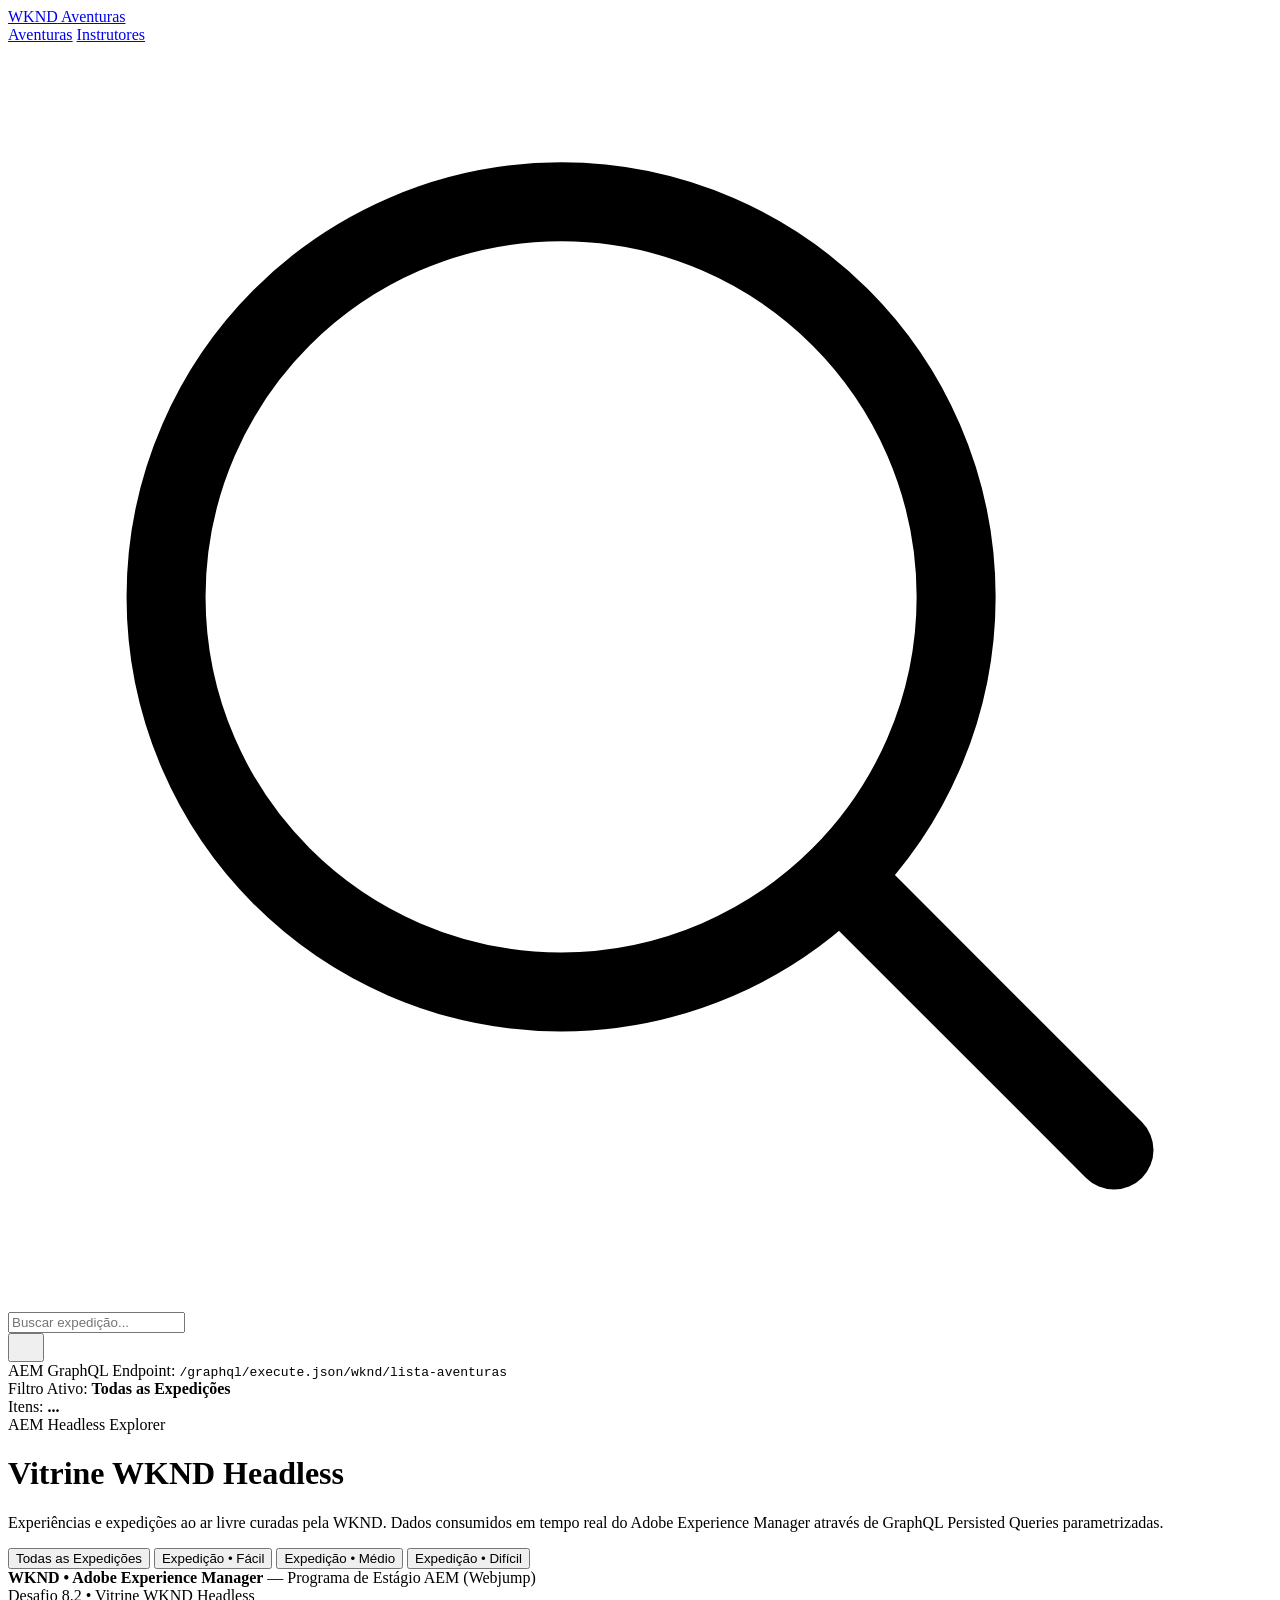
==== vitrine-wknd/index.html @ c11fd12c "feat: estrutura as paginas HTML base consumindo os arquivos modulares" ====
<!DOCTYPE html>
<html lang="pt-BR">
<head>
  <meta charset="UTF-8" />
  <meta name="viewport" content="width=device-width, initial-scale=1.0" />
  <title>Aventuras WKND — Vitrine Headless (Desafio 8.2)</title>
  
  <meta name="description" content="Catálogo de expedições e aventuras da WKND consumindo AEM GraphQL Persisted Queries." />
  <meta name="theme-color" content="#0F172A" />

  <link rel="preconnect" href="http://localhost:4502" />
  <link rel="preconnect" href="https://images.unsplash.com" />
  
  <link rel="stylesheet" href="./css/style.css" />
</head>
<body>

  <nav class="topbar">
    <div class="topbar-inner">
      <a href="index.html" class="topbar-brand">
        <span class="brand-highlight">WKND</span> Aventuras
      </a>
      
      <div class="topbar-nav">
        <a href="index.html" class="nav-link active">Aventuras</a>
        <a href="instrutores.html" class="nav-link">Instrutores</a>
      </div>

      <div class="topbar-actions">
        <div class="search-box">
          <svg class="search-icon" xmlns="http://www.w3.org/2000/svg" fill="none" viewBox="0 0 24 24" stroke-width="1.5" stroke="currentColor">
            <path stroke-linecap="round" stroke-linejoin="round" d="M21 21l-5.197-5.197m0 0A7.5 7.5 0 105.196 5.196a7.5 7.5 0 0010.607 10.607z" />
          </svg>
          <input type="text" id="search-input" class="search-input" placeholder="Buscar expedição..." aria-label="Buscar expedição" />
        </div>
        <button class="theme-toggle-btn" id="theme-toggle" aria-label="Alternar Tema">
          <svg id="theme-icon" xmlns="http://www.w3.org/2000/svg" fill="none" viewBox="0 0 24 24" stroke-width="1.5" stroke="currentColor" width="20" height="20">
          </svg>
        </button>
      </div>
    </div>
  </nav>
  <aside class="telemetry-bar" role="region" aria-label="Status do Endpoint GraphQL">
    <div class="telemetry-item">
      <span class="telemetry-dot dot--online" id="telemetry-dot" title="AEM Author Online"></span>
      <span class="telemetry-label">AEM GraphQL Endpoint:</span>
      <code class="telemetry-value" id="telemetry-endpoint">/graphql/execute.json/wknd/lista-aventuras</code>
    </div>
    <div class="telemetry-item">
      <span class="telemetry-label">Filtro Ativo:</span>
      <strong class="telemetry-value" id="telemetry-status">Todas as Expedições</strong>
    </div>
    <div class="telemetry-item">
      <span class="telemetry-label">Itens:</span>
      <strong class="telemetry-value" id="telemetry-count">...</strong>
    </div>
  </aside>

  <header class="wknd-header">
    <div class="brand-eyebrow">AEM Headless Explorer</div>
    <div class="header-title-group">
      <h1 class="wknd-title">Vitrine WKND Headless</h1>
      <p class="wknd-subtitle">
        Experiências e expedições ao ar livre curadas pela WKND. Dados consumidos em tempo real do Adobe Experience Manager através de GraphQL Persisted Queries parametrizadas.
      </p>
    </div>
  </header>

  <nav class="filter-toolbar" aria-label="Filtrar por Nível Técnico">
    <div class="filter-pills" role="tablist">
      <button class="filter-btn active" data-level="todos" role="tab" aria-selected="true">
        Todas as Expedições
      </button>
      <button class="filter-btn" data-level="facil" role="tab" aria-selected="false">
        Expedição • Fácil
      </button>
      <button class="filter-btn" data-level="medio" role="tab" aria-selected="false">
        Expedição • Médio
      </button>
      <button class="filter-btn" data-level="dificil" role="tab" aria-selected="false">
        Expedição • Difícil
      </button>
    </div>
  </nav>

  <main class="main-content">
    <div id="demo-banner-container" aria-live="polite"></div>
    <section id="hero-banner-container" aria-label="Aventura em Destaque"></section>
    
    <section id="adventures-section" aria-label="Listagem de Aventuras">
      <div id="adventure-grid" class="adventure-grid-layout" aria-live="polite"></div>
    </section>
  </main>

  <footer class="wknd-footer">
    <div class="footer-inner">
      <div>
        <strong class="footer-tech-tag">WKND • Adobe Experience Manager</strong>
        <span> — Programa de Estágio AEM (Webjump)</span>
      </div>
      <div>
        <span>Desafio 8.2 • Vitrine WKND Headless</span>
      </div>
    </div>
  </footer>

  <div id="modal-root"></div>
  <script type="module" src="./js/app.js"></script>
</body>
</html>
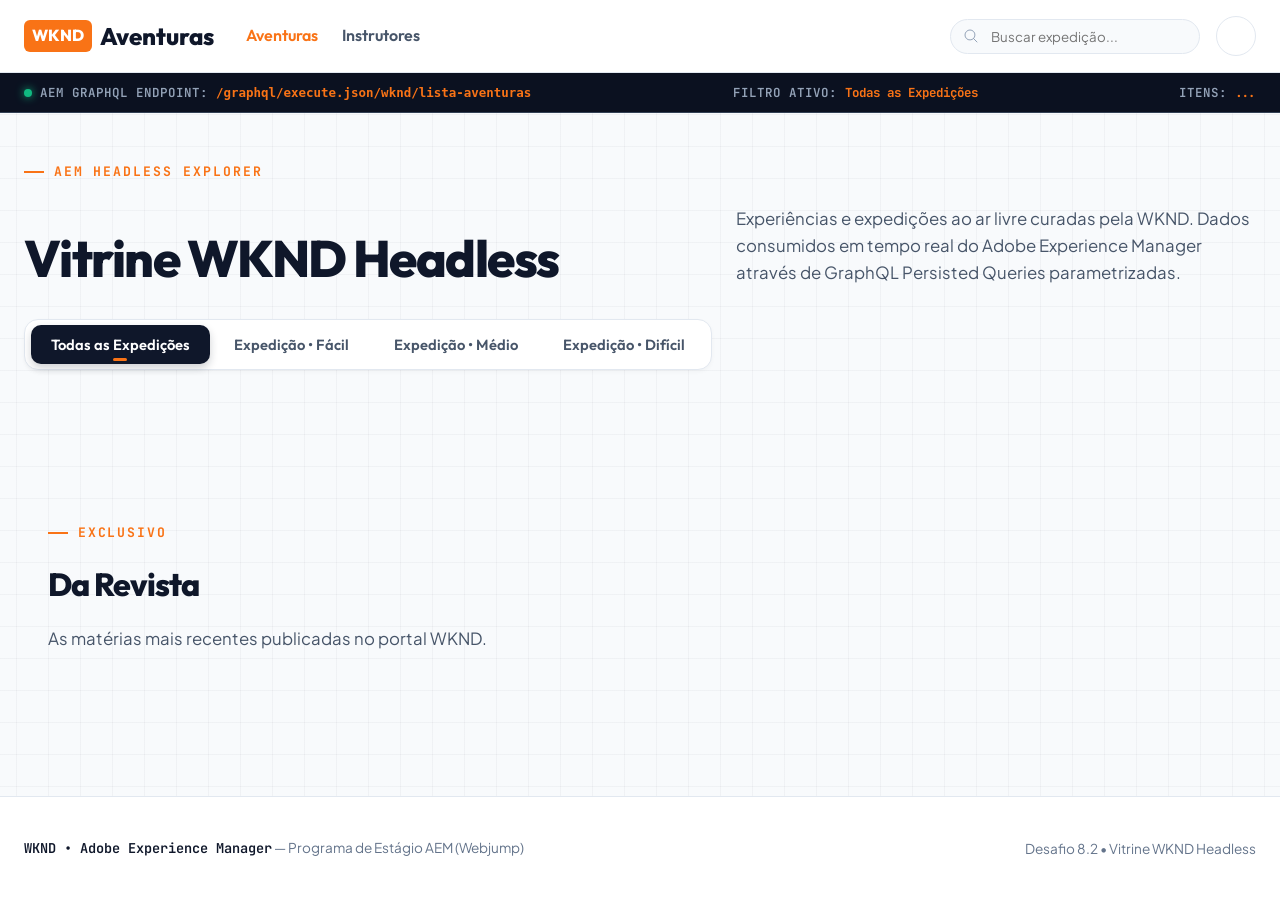
==== commit d91d0ce8: "refactor(vitrine): limpa atributos de estilo inline do html principal" ====
--- a/vitrine-wknd/index.html
+++ b/vitrine-wknd/index.html
@@ -90,6 +90,17 @@
     <section id="adventures-section" aria-label="Listagem de Aventuras">
       <div id="adventure-grid" class="adventure-grid-layout" aria-live="polite"></div>
     </section>
+
+    <section id="magazine-section" aria-label="Últimas do Magazine" class="magazine-section">
+      <header class="wknd-header magazine-header">
+        <div class="brand-eyebrow">Exclusivo</div>
+        <h2 class="wknd-title">Da Revista</h2>
+        <p class="wknd-subtitle">As matérias mais recentes publicadas no portal WKND.</p>
+      </header>
+      <div class="magazine-grid-wrapper">
+        <div id="magazine-grid" class="adventure-grid-layout" aria-live="polite"></div>
+      </div>
+    </section>
   </main>
 
   <footer class="wknd-footer">
--- a/vitrine-wknd/css/style.css
+++ b/vitrine-wknd/css/style.css
@@ -0,0 +1,13 @@
+@import url('https://fonts.googleapis.com/css2?family=JetBrains+Mono:wght@400;600;700&family=Outfit:wght@400;600;700;800&family=Plus+Jakarta+Sans:wght@400;500;600;700&display=swap');
+@import url('./variables.css');
+@import url('./base.css');
+@import url('./layout.css');
+@import url('./components/topbar.css');
+@import url('./components/telemetry.css');
+@import url('./components/header.css');
+@import url('./components/filter.css');
+@import url('./components/card.css');
+@import url('./components/state.css');
+@import url('./components/banner.css');
+@import url('./components/footer.css');
+@import url('./components/modal.css');
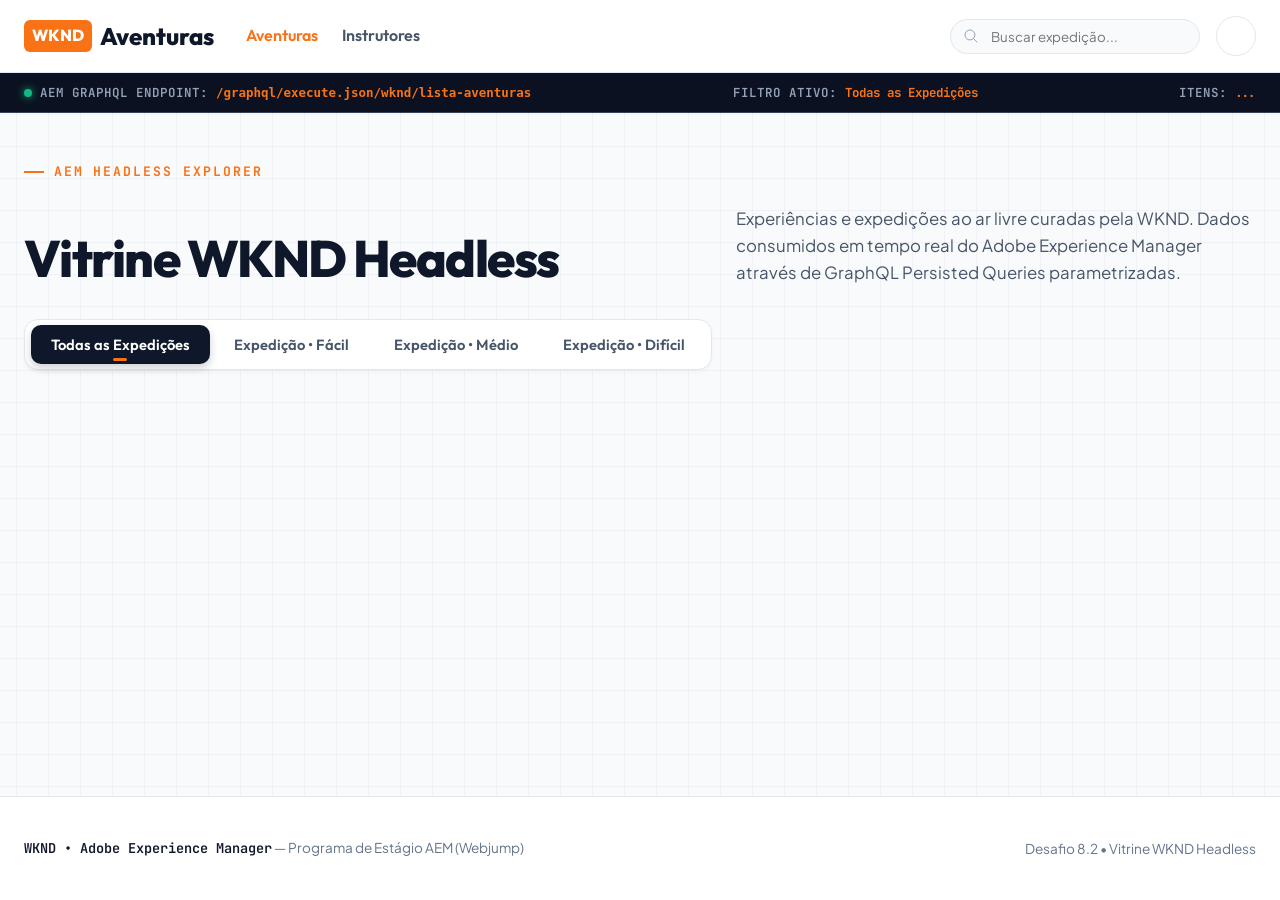
==== commit 5b7880c7: "Merge pull request #8 from gustavodanjos/exercicio/8.2-vitrine-headless feat: Desafio 8.2 - Vitrine " ====
--- a/vitrine-wknd/index.html
+++ b/vitrine-wknd/index.html
@@ -90,17 +90,6 @@
     <section id="adventures-section" aria-label="Listagem de Aventuras">
       <div id="adventure-grid" class="adventure-grid-layout" aria-live="polite"></div>
     </section>
-
-    <section id="magazine-section" aria-label="Últimas do Magazine" class="magazine-section">
-      <header class="wknd-header magazine-header">
-        <div class="brand-eyebrow">Exclusivo</div>
-        <h2 class="wknd-title">Da Revista</h2>
-        <p class="wknd-subtitle">As matérias mais recentes publicadas no portal WKND.</p>
-      </header>
-      <div class="magazine-grid-wrapper">
-        <div id="magazine-grid" class="adventure-grid-layout" aria-live="polite"></div>
-      </div>
-    </section>
   </main>
 
   <footer class="wknd-footer">
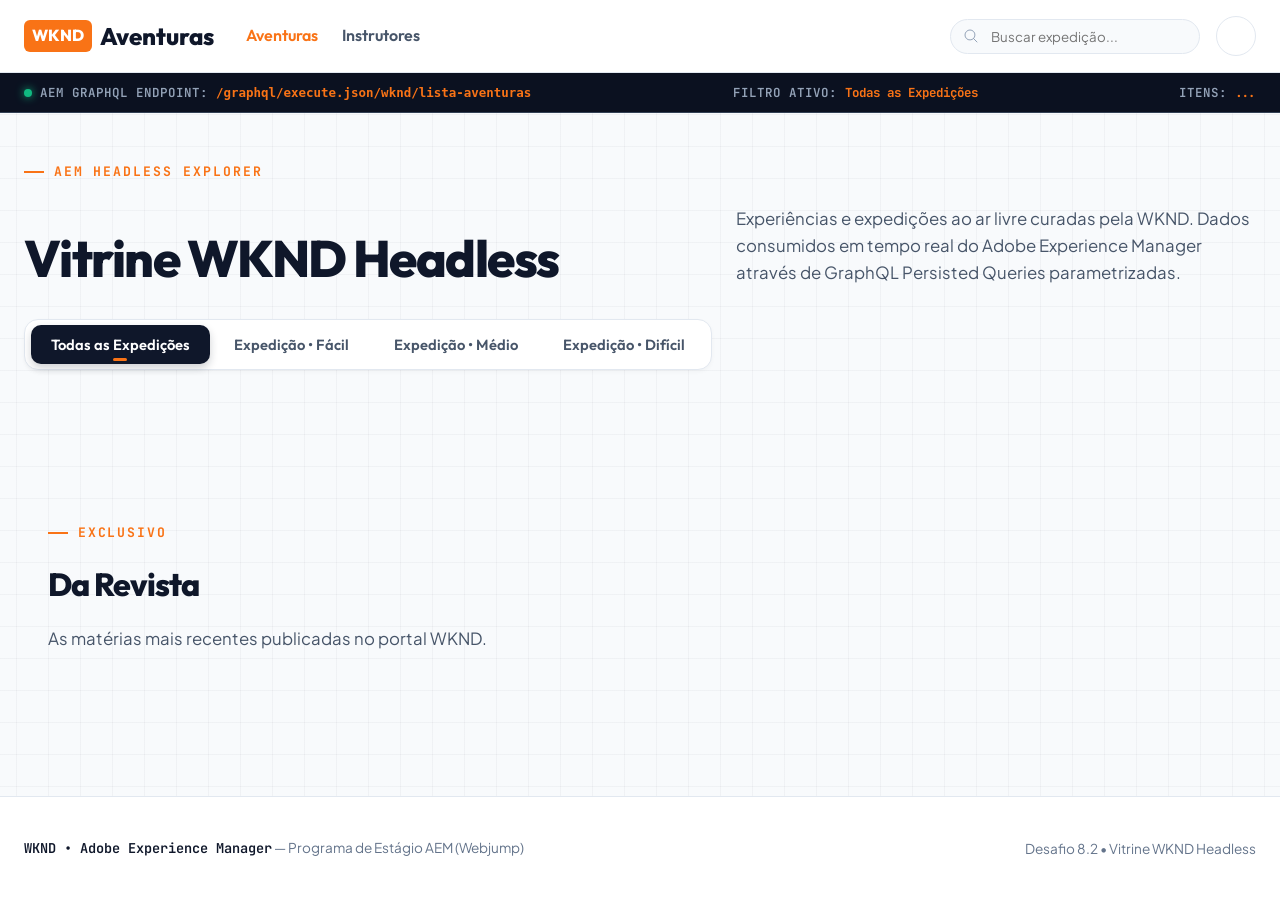
==== commit 2d697fec: "Merge pull request #9 from gustavodanjos/exercicio/desafio-mestre feat: Desafio Mestre - WKND Omnich" ====
--- a/vitrine-wknd/index.html
+++ b/vitrine-wknd/index.html
@@ -90,6 +90,17 @@
     <section id="adventures-section" aria-label="Listagem de Aventuras">
       <div id="adventure-grid" class="adventure-grid-layout" aria-live="polite"></div>
     </section>
+
+    <section id="magazine-section" aria-label="Últimas do Magazine" class="magazine-section">
+      <header class="wknd-header magazine-header">
+        <div class="brand-eyebrow">Exclusivo</div>
+        <h2 class="wknd-title">Da Revista</h2>
+        <p class="wknd-subtitle">As matérias mais recentes publicadas no portal WKND.</p>
+      </header>
+      <div class="magazine-grid-wrapper">
+        <div id="magazine-grid" class="adventure-grid-layout" aria-live="polite"></div>
+      </div>
+    </section>
   </main>
 
   <footer class="wknd-footer">
